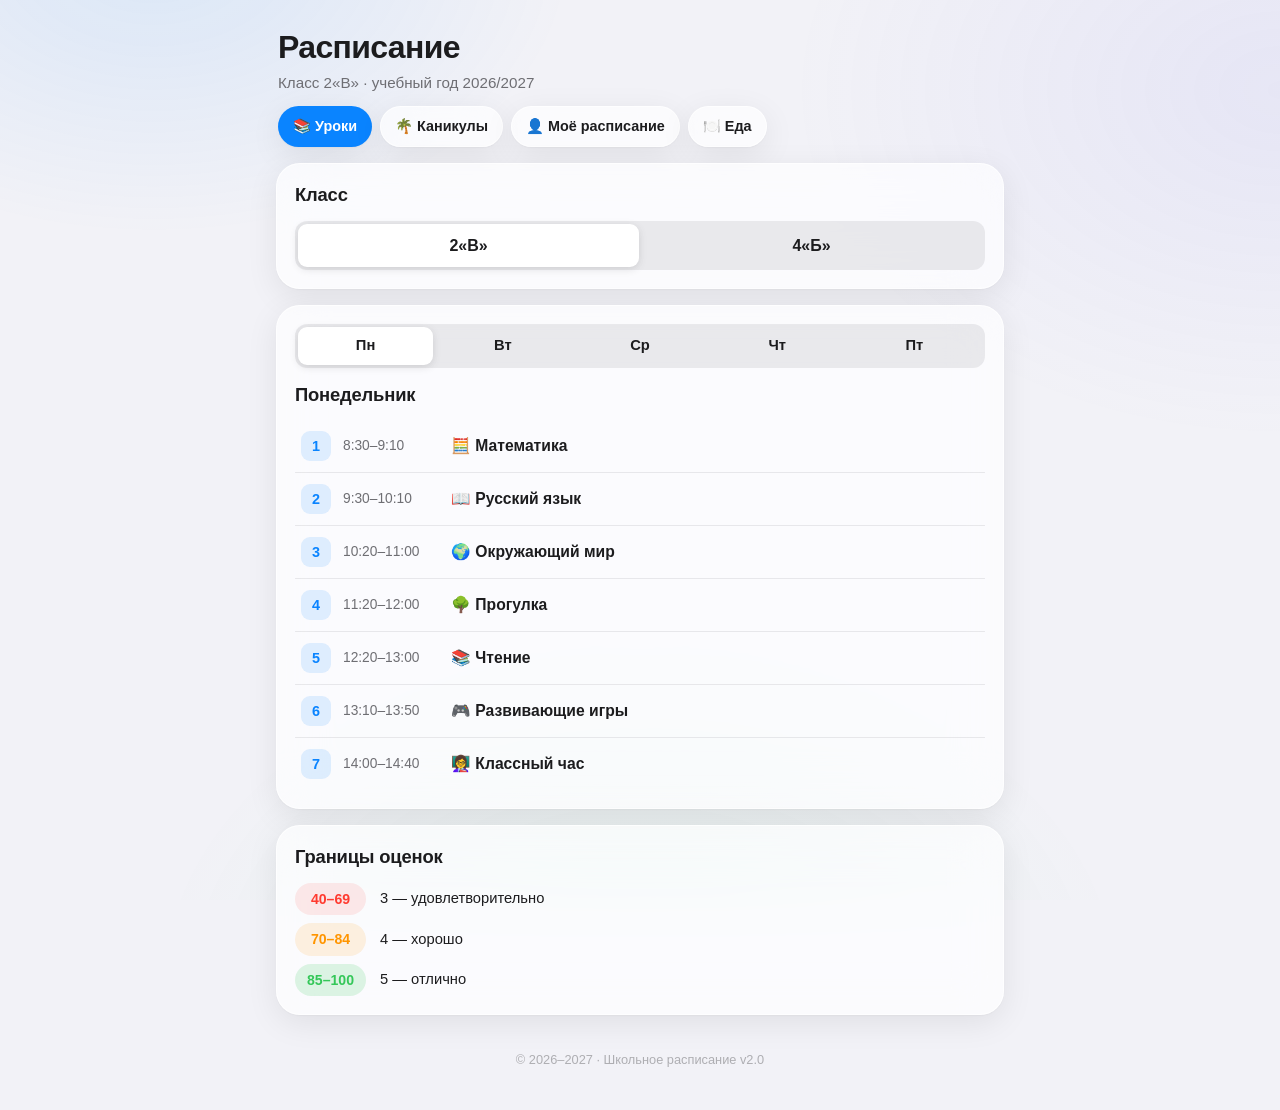
==== index.html @ 216bfa1f "feat: initial commit Домашка без слёз" ====
<!DOCTYPE html>
<html lang="ru">
<head>
    <meta charset="utf-8">
    <title>📚 Школьное расписание</title>
    <meta name="viewport" content="width=device-width, initial-scale=1.0">
    <meta name="theme-color" content="#F2F2F7" media="(prefers-color-scheme: light)">
    <meta name="theme-color" content="#000000" media="(prefers-color-scheme: dark)">
    <link rel="stylesheet" href="css/style.css">
</head>
<body>
    <div class="page">
        <div class="topbar">
            <div class="title-block">
                <h1>Расписание</h1>
                <p class="subtitle" id="page-subtitle">Загрузка…</p>
            </div>
            <nav class="nav">
                <a href="index.html" class="current">📚 Уроки</a>
                <a href="holidays.html">🌴 Каникулы</a>
                <a href="student.html">👤 Моё расписание</a>
                <a href="https://artignat2000.github.io/meal-schedule/">🍽️ Еда</a>
            </nav>
        </div>

        <div class="card">
            <h2>Класс</h2>
            <div class="segmented large" id="class-switch"></div>
        </div>

        <div class="card">
            <div class="segmented" id="day-switch"></div>
            <h2 id="day-title" style="margin-top:14px;">&nbsp;</h2>
            <div id="schedule-content">
                <div class="loading">Загрузка расписания…</div>
            </div>
        </div>

        <div class="card">
            <h2>Границы оценок</h2>
            <div class="rating-grid">
                <span class="rating-pill r">40–69</span><span class="rating-desc">3 — удовлетворительно</span>
                <span class="rating-pill y">70–84</span><span class="rating-desc">4 — хорошо</span>
                <span class="rating-pill g">85–100</span><span class="rating-desc">5 — отлично</span>
            </div>
        </div>

        <footer>© 2026–2027 · Школьное расписание v2.0</footer>
    </div>

    <script src="js/data.js"></script>
    <script src="js/schedule.js"></script>
</body>
</html>
---- css/style.css ----
/* ============================================================
   Школьное расписание · v2.0
   Дизайн-система в стиле iOS 26 (Liquid Glass)
   ============================================================ */

:root {
  --bg: #F2F2F7;
  --bg-grad-a: rgba(10, 132, 255, 0.10);
  --bg-grad-b: rgba(94, 92, 230, 0.08);
  --bg-grad-c: rgba(52, 199, 89, 0.07);

  --glass: rgba(255, 255, 255, 0.68);
  --glass-strong: rgba(255, 255, 255, 0.85);
  --glass-border: rgba(255, 255, 255, 0.75);
  --shadow: 0 8px 32px rgba(0, 0, 0, 0.08), 0 1px 2px rgba(0, 0, 0, 0.04);

  --text: #1C1C1E;
  --text-2: #6E6E73;
  --text-3: #AEAEB2;
  --separator: rgba(60, 60, 67, 0.10);

  --accent: #0A84FF;
  --accent-soft: rgba(10, 132, 255, 0.12);
  --red: #FF3B30;
  --red-soft: rgba(255, 59, 48, 0.10);
  --green: #34C759;
  --green-soft: rgba(52, 199, 89, 0.16);
  --orange: #FF9500;
  --orange-soft: rgba(255, 149, 0, 0.12);
  --purple: #AF52DE;
  --purple-soft: rgba(175, 82, 222, 0.12);

  --seg-bg: rgba(120, 120, 128, 0.14);
  --seg-thumb: #FFFFFF;

  --radius-l: 24px;
  --radius-m: 16px;
  --radius-s: 10px;
}

@media (prefers-color-scheme: dark) {
  :root {
    --bg: #000000;
    --bg-grad-a: rgba(10, 132, 255, 0.14);
    --bg-grad-b: rgba(94, 92, 230, 0.12);
    --bg-grad-c: rgba(48, 209, 88, 0.08);

    --glass: rgba(28, 28, 30, 0.66);
    --glass-strong: rgba(44, 44, 46, 0.85);
    --glass-border: rgba(255, 255, 255, 0.10);
    --shadow: 0 8px 32px rgba(0, 0, 0, 0.45);

    --text: #F2F2F7;
    --text-2: #98989F;
    --text-3: #636366;
    --separator: rgba(84, 84, 88, 0.48);

    --accent-soft: rgba(10, 132, 255, 0.22);
    --red: #FF453A;
    --red-soft: rgba(255, 69, 58, 0.18);
    --green: #30D158;
    --green-soft: rgba(48, 209, 88, 0.20);
    --orange-soft: rgba(255, 159, 10, 0.18);
    --purple-soft: rgba(191, 90, 242, 0.20);

    --seg-bg: rgba(118, 118, 128, 0.24);
    --seg-thumb: #636366;
  }
}

* { box-sizing: border-box; }

html { -webkit-text-size-adjust: 100%; }

body {
  margin: 0;
  font-family: -apple-system, BlinkMacSystemFont, "SF Pro Text", "SF Pro Display",
               Inter, "Segoe UI", Roboto, "Helvetica Neue", Arial, sans-serif;
  background: var(--bg);
  color: var(--text);
  line-height: 1.45;
  min-height: 100vh;
  -webkit-font-smoothing: antialiased;
}

/* Мягкий цветовой фон под «стеклом» */
body::before {
  content: "";
  position: fixed;
  inset: 0;
  z-index: -1;
  background:
    radial-gradient(600px 400px at 12% -5%, var(--bg-grad-a), transparent 70%),
    radial-gradient(700px 500px at 100% 10%, var(--bg-grad-b), transparent 70%),
    radial-gradient(700px 500px at 50% 110%, var(--bg-grad-c), transparent 70%);
}

.page {
  max-width: 760px;
  margin: 0 auto;
  padding: 16px 16px 40px;
}

/* ---------- Шапка ---------- */

.topbar {
  display: flex;
  align-items: center;
  justify-content: space-between;
  gap: 12px;
  flex-wrap: wrap;
  padding: 8px 2px 16px;
}

.title-block h1 {
  margin: 0;
  font-size: 2rem;
  font-weight: 800;
  letter-spacing: -0.02em;
}

.title-block .subtitle {
  margin: 2px 0 0;
  color: var(--text-2);
  font-size: 0.95rem;
  font-weight: 500;
}

.nav {
  display: flex;
  gap: 8px;
  flex-wrap: wrap;
}

.nav a {
  display: inline-flex;
  align-items: center;
  gap: 6px;
  padding: 9px 14px;
  border-radius: 999px;
  background: var(--glass);
  border: 1px solid var(--glass-border);
  backdrop-filter: blur(20px) saturate(1.6);
  -webkit-backdrop-filter: blur(20px) saturate(1.6);
  box-shadow: var(--shadow);
  color: var(--text);
  text-decoration: none;
  font-size: 0.9rem;
  font-weight: 600;
  transition: transform 0.15s ease, box-shadow 0.15s ease;
}

.nav a:hover { transform: translateY(-1px); }
.nav a:active { transform: scale(0.97); }
.nav a.current { background: var(--accent); border-color: transparent; color: #fff; }

/* ---------- Стеклянные карточки ---------- */

.card {
  background: var(--glass);
  border: 1px solid var(--glass-border);
  border-radius: var(--radius-l);
  backdrop-filter: blur(24px) saturate(1.6);
  -webkit-backdrop-filter: blur(24px) saturate(1.6);
  box-shadow: var(--shadow);
  padding: 18px;
  margin-bottom: 16px;
}

.card h2 {
  margin: 0 0 12px;
  font-size: 1.15rem;
  font-weight: 700;
  letter-spacing: -0.01em;
}

.card .hint {
  color: var(--text-2);
  font-size: 0.85rem;
  margin: 8px 0 0;
}

/* ---------- Сегмент-контрол ---------- */

.segmented {
  display: flex;
  background: var(--seg-bg);
  border-radius: 12px;
  padding: 3px;
  gap: 2px;
}

.segmented button {
  flex: 1;
  appearance: none;
  border: none;
  background: transparent;
  color: var(--text);
  font: inherit;
  font-size: 0.92rem;
  font-weight: 600;
  padding: 8px 10px;
  border-radius: 9px;
  cursor: pointer;
  white-space: nowrap;
  transition: background 0.2s ease, box-shadow 0.2s ease, color 0.2s ease;
}

.segmented button.active {
  background: var(--seg-thumb);
  box-shadow: 0 2px 8px rgba(0, 0, 0, 0.12);
}

.segmented button.off-day { color: var(--red); }

.segmented.large button { padding: 10px 12px; font-size: 1rem; }

/* ---------- Список уроков ---------- */

.lesson-list { list-style: none; margin: 0; padding: 0; }

.lesson-list li {
  display: flex;
  align-items: center;
  gap: 12px;
  padding: 11px 6px;
  border-bottom: 1px solid var(--separator);
}

.lesson-list li:last-child { border-bottom: none; }

.lesson-num {
  flex: 0 0 30px;
  height: 30px;
  border-radius: 9px;
  background: var(--accent-soft);
  color: var(--accent);
  font-weight: 700;
  font-size: 0.9rem;
  display: flex;
  align-items: center;
  justify-content: center;
}

.lesson-time {
  flex: 0 0 96px;
  color: var(--text-2);
  font-size: 0.86rem;
  font-variant-numeric: tabular-nums;
  font-weight: 500;
}

.lesson-title {
  flex: 1;
  font-weight: 600;
  font-size: 0.98rem;
  display: flex;
  align-items: center;
  gap: 8px;
  min-width: 0;
}

.lesson-title .place {
  display: block;
  font-weight: 500;
  font-size: 0.8rem;
  color: var(--text-2);
}

/* Значок типа занятия (персональные страницы) */
.act-badge {
  flex: 0 0 30px;
  height: 30px;
  border-radius: 9px;
  display: flex;
  align-items: center;
  justify-content: center;
  font-size: 0.95rem;
}
.act-badge.sport { background: var(--green-soft); }
.act-badge.lesson { background: var(--accent-soft); }
.act-badge.club { background: var(--purple-soft); }
.act-badge.other { background: var(--orange-soft); }

.empty-note {
  color: var(--text-2);
  font-size: 0.92rem;
  text-align: center;
  padding: 18px 8px;
}

/* ---------- Секции внутри дня (персональная страница) ---------- */

.day-section-title {
  display: flex;
  align-items: center;
  gap: 8px;
  margin: 16px 0 4px;
  font-size: 0.8rem;
  font-weight: 700;
  letter-spacing: 0.06em;
  text-transform: uppercase;
  color: var(--text-2);
}

.day-section-title:first-child { margin-top: 4px; }

/* ---------- Календарь каникул ---------- */

.legend {
  display: flex;
  flex-wrap: wrap;
  gap: 10px 18px;
  font-size: 0.86rem;
  color: var(--text-2);
}

.legend span { display: inline-flex; align-items: center; gap: 7px; font-weight: 500; }

.legend i {
  width: 16px;
  height: 16px;
  border-radius: 5px;
  display: inline-block;
  border: 1px solid var(--separator);
}
.legend i.li-school { background: var(--glass-strong); }
.legend i.li-off { background: var(--glass-strong); position: relative; }
.legend i.li-off::after {
  content: "1";
  position: absolute; inset: 0;
  display: flex; align-items: center; justify-content: center;
  color: var(--red); font-size: 10px; font-weight: 700;
}
.legend i.li-vac { background: var(--green-soft); border-color: transparent; }
.legend i.li-today { border: 2px solid var(--accent); background: transparent; }

.vac-summary { display: grid; grid-template-columns: 1fr 1fr; gap: 10px; }

.vac-item {
  display: flex;
  align-items: center;
  gap: 10px;
  width: 100%;
  padding: 10px 12px;
  border: 0;
  border-radius: var(--radius-m);
  background: var(--green-soft);
  color: var(--text);
  font: inherit;
  text-align: left;
  cursor: pointer;
  transition: transform 0.15s ease, box-shadow 0.15s ease;
}

.vac-item:hover { transform: translateY(-1px); box-shadow: 0 4px 12px rgba(52, 199, 89, 0.16); }
.vac-item:focus-visible { outline: 3px solid var(--accent); outline-offset: 2px; }
.vac-item .v-emoji { font-size: 1.3rem; }
.vac-item .v-name { font-weight: 650; font-size: 0.92rem; }
.vac-item .v-dates { color: var(--text-2); font-size: 0.82rem; font-weight: 500; }
.vac-item.optional { background: var(--orange-soft); }

.months-grid {
  display: grid;
  grid-template-columns: repeat(auto-fill, minmax(300px, 1fr));
  gap: 16px;
}

.cal-month {
  background: var(--glass);
  border: 1px solid var(--glass-border);
  border-radius: var(--radius-l);
  backdrop-filter: blur(24px) saturate(1.6);
  -webkit-backdrop-filter: blur(24px) saturate(1.6);
  box-shadow: var(--shadow);
  padding: 14px 14px 16px;
}

.cal-month h3 {
  margin: 2px 4px 10px;
  font-size: 1.02rem;
  font-weight: 700;
  letter-spacing: -0.01em;
}

.cal-grid {
  display: grid;
  grid-template-columns: repeat(7, 1fr);
  gap: 3px;
}

.cal-dow {
  text-align: center;
  font-size: 0.7rem;
  font-weight: 700;
  letter-spacing: 0.04em;
  color: var(--text-3);
  padding: 4px 0 6px;
  text-transform: uppercase;
}

.cal-dow.we { color: var(--red); opacity: 0.75; }

.cal-day {
  position: relative;
  aspect-ratio: 1 / 1;
  display: flex;
  align-items: center;
  justify-content: center;
  border-radius: 9px;
  font-size: 0.88rem;
  font-weight: 500;
  font-variant-numeric: tabular-nums;
  background: var(--glass-strong);          /* учебный день — белый фон */
  color: var(--text);                        /* учебный день — чёрный текст */
}

.cal-day.blank { background: transparent; }

.cal-day.off { color: var(--red); font-weight: 600; }   /* выходной / праздник */

.cal-day.vac { background: var(--green-soft); }          /* каникулы — зелёный фон */

.cal-day.today::after {
  content: "";
  position: absolute;
  inset: 1px;
  border: 2px solid var(--accent);
  border-radius: 8px;
}

.cal-day.special::before {
  content: "";
  position: absolute;
  bottom: 3px;
  left: 50%;
  transform: translateX(-50%);
  width: 5px;
  height: 5px;
  border-radius: 50%;
  background: var(--accent);
}

.cal-month.period-focus {
  box-shadow: 0 0 0 3px var(--green), var(--shadow);
}

.cal-day.period-focus {
  box-shadow: inset 0 0 0 2px var(--green);
  animation: periodPulse 1.6s ease-in-out 2;
}

@keyframes periodPulse {
  0%, 100% { filter: brightness(1); }
  50% { filter: brightness(1.08); }
}

/* ---------- Список учеников ---------- */

.student-list { list-style: none; margin: 0; padding: 0; }

.student-list a {
  display: flex;
  align-items: center;
  gap: 12px;
  padding: 12px 6px;
  border-bottom: 1px solid var(--separator);
  color: var(--text);
  text-decoration: none;
  font-weight: 600;
  transition: opacity 0.15s ease;
}

.student-list li:last-child a { border-bottom: none; }
.student-list a:active { opacity: 0.6; }

.student-avatar {
  width: 38px;
  height: 38px;
  border-radius: 50%;
  background: var(--accent-soft);
  display: flex;
  align-items: center;
  justify-content: center;
  font-size: 1.15rem;
}

.student-class {
  margin-left: auto;
  color: var(--text-2);
  font-size: 0.85rem;
  font-weight: 600;
  background: var(--seg-bg);
  border-radius: 999px;
  padding: 4px 10px;
}

.chevron { color: var(--text-3); font-size: 1.1rem; margin-left: 4px; }

/* ---------- Таблица оценок ---------- */

.rating-grid { display: grid; grid-template-columns: auto 1fr; gap: 8px 14px; align-items: center; }

.rating-pill {
  padding: 6px 12px;
  border-radius: 999px;
  font-weight: 700;
  font-size: 0.88rem;
  text-align: center;
  font-variant-numeric: tabular-nums;
}
.rating-pill.r { background: var(--red-soft); color: var(--red); }
.rating-pill.y { background: var(--orange-soft); color: var(--orange); }
.rating-pill.g { background: var(--green-soft); color: var(--green); }
.rating-desc { font-size: 0.92rem; font-weight: 500; }

/* ---------- Служебное ---------- */

.error-card {
  border-radius: var(--radius-l);
  background: var(--red-soft);
  color: var(--red);
  padding: 16px 18px;
  font-weight: 600;
  margin-bottom: 16px;
}

.loading { color: var(--text-2); text-align: center; padding: 30px 0; }

footer {
  text-align: center;
  color: var(--text-3);
  font-size: 0.8rem;
  padding-top: 20px;
}

footer a { color: var(--text-2); }

/* ---------- Мобильная адаптация ---------- */

@media (max-width: 600px) {
  .page { padding: 12px 10px 32px; }
  .title-block h1 { font-size: 1.55rem; }
  .card { padding: 14px; border-radius: 20px; }
  .segmented button { padding: 8px 4px; font-size: 0.85rem; }
  .lesson-time { flex-basis: 84px; font-size: 0.8rem; }
  .lesson-title { font-size: 0.92rem; }
  .vac-summary { grid-template-columns: 1fr; }
  .months-grid { grid-template-columns: 1fr; }
  .nav a { padding: 8px 12px; font-size: 0.84rem; }
}
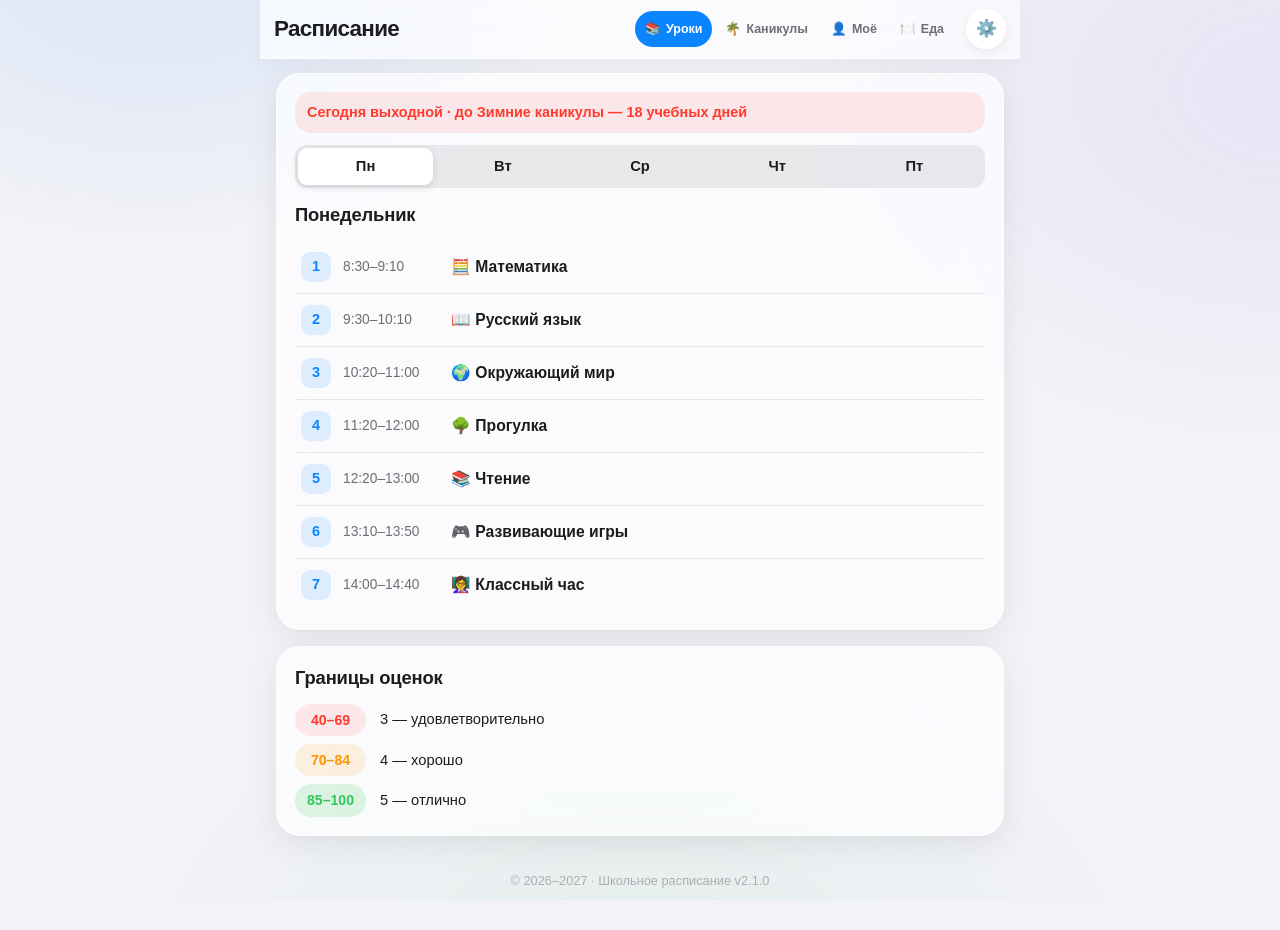
==== commit e7fee5a0: "release: v2.1.0" ====
--- a/index.html
+++ b/index.html
@@ -10,42 +10,45 @@
 </head>
 <body>
     <div class="page">
-        <div class="topbar">
-            <div class="title-block">
-                <h1>Расписание</h1>
-                <p class="subtitle" id="page-subtitle">Загрузка…</p>
+        <header class="topbar">
+            <div class="topbar-main">
+                <div class="title-block">
+                    <h1>Расписание</h1>
+                    <p class="subtitle" id="page-subtitle">Загрузка…</p>
+                </div>
+                <nav class="nav" aria-label="Основная навигация">
+                    <a href="index.html" class="current" aria-current="page"><span aria-hidden="true">📚</span><span>Уроки</span></a>
+                    <a href="holidays.html"><span aria-hidden="true">🌴</span><span>Каникулы</span></a>
+                    <a href="student.html"><span aria-hidden="true">👤</span><span>Моё</span></a>
+                    <a href="meal.html"><span aria-hidden="true">🍽️</span><span>Еда</span></a>
+                </nav>
+                <a class="settings-button" href="settings.html" aria-label="Открыть настройки" title="Настройки">
+                    <span aria-hidden="true">⚙️</span>
+                </a>
             </div>
-            <nav class="nav">
-                <a href="index.html" class="current">📚 Уроки</a>
-                <a href="holidays.html">🌴 Каникулы</a>
-                <a href="student.html">👤 Моё расписание</a>
-                <a href="https://artignat2000.github.io/meal-schedule/">🍽️ Еда</a>
-            </nav>
-        </div>
+        </header>
 
-        <div class="card">
-            <h2>Класс</h2>
-            <div class="segmented large" id="class-switch"></div>
-        </div>
+        <main>
+            <div class="card">
+                <div class="today-status" id="today-status" aria-live="polite" hidden></div>
+                <div class="segmented" id="day-switch"></div>
+                <h2 id="day-title" style="margin-top:14px;">&nbsp;</h2>
+                <div id="schedule-content">
+                    <div class="loading">Загрузка расписания…</div>
+                </div>
+            </div>
 
-        <div class="card">
-            <div class="segmented" id="day-switch"></div>
-            <h2 id="day-title" style="margin-top:14px;">&nbsp;</h2>
-            <div id="schedule-content">
-                <div class="loading">Загрузка расписания…</div>
+            <div class="card">
+                <h2>Границы оценок</h2>
+                <div class="rating-grid">
+                    <span class="rating-pill r">40–69</span><span class="rating-desc">3 — удовлетворительно</span>
+                    <span class="rating-pill y">70–84</span><span class="rating-desc">4 — хорошо</span>
+                    <span class="rating-pill g">85–100</span><span class="rating-desc">5 — отлично</span>
+                </div>
             </div>
-        </div>
+        </main>
 
-        <div class="card">
-            <h2>Границы оценок</h2>
-            <div class="rating-grid">
-                <span class="rating-pill r">40–69</span><span class="rating-desc">3 — удовлетворительно</span>
-                <span class="rating-pill y">70–84</span><span class="rating-desc">4 — хорошо</span>
-                <span class="rating-pill g">85–100</span><span class="rating-desc">5 — отлично</span>
-            </div>
-        </div>
-
-        <footer>© 2026–2027 · Школьное расписание v2.0</footer>
+        <footer>© 2026–2027 · Школьное расписание v2.1.0</footer>
     </div>
 
     <script src="js/data.js"></script>
--- a/css/style.css
+++ b/css/style.css
@@ -1,5 +1,5 @@
 /* ============================================================
-   Школьное расписание · v2.0
+   Школьное расписание · v2.1.0
    Дизайн-система в стиле iOS 26 (Liquid Glass)
    ============================================================ */
 
@@ -104,55 +104,108 @@
 /* ---------- Шапка ---------- */
 
 .topbar {
-  display: flex;
-  align-items: center;
-  justify-content: space-between;
+  position: sticky;
+  top: 0;
+  z-index: 20;
+  margin: -16px -16px 14px;
+  padding: 9px 14px;
+  background: var(--glass);
+  border-bottom: 1px solid var(--glass-border);
+  backdrop-filter: blur(24px) saturate(1.7);
+  -webkit-backdrop-filter: blur(24px) saturate(1.7);
+  box-shadow: 0 6px 20px rgba(0, 0, 0, 0.04);
+}
+
+.topbar-main {
+  display: flex;
+  align-items: center;
   gap: 12px;
-  flex-wrap: wrap;
-  padding: 8px 2px 16px;
+  min-width: 0;
+}
+
+.title-block {
+  flex: 0 0 auto;
+  min-width: 0;
 }
 
 .title-block h1 {
   margin: 0;
-  font-size: 2rem;
+  font-size: 1.4rem;
   font-weight: 800;
-  letter-spacing: -0.02em;
-}
-
-.title-block .subtitle {
-  margin: 2px 0 0;
-  color: var(--text-2);
-  font-size: 0.95rem;
-  font-weight: 500;
-}
+  letter-spacing: -0.03em;
+  line-height: 1.1;
+  white-space: nowrap;
+}
+
+/* Контекстный пояснитель убран из визуальной шапки на всех страницах. */
+.title-block .subtitle { display: none; }
+
+.section-kicker {
+  color: var(--text-3);
+  font-size: 0.68rem;
+  font-weight: 800;
+  letter-spacing: 0.11em;
+  line-height: 1.2;
+  text-transform: uppercase;
+}
+
+.settings-button {
+  display: inline-flex;
+  flex: 0 0 40px;
+  align-items: center;
+  justify-content: center;
+  width: 40px;
+  height: 40px;
+  border: 1px solid var(--glass-border);
+  border-radius: 50%;
+  background: var(--glass-strong);
+  box-shadow: 0 3px 12px rgba(0, 0, 0, 0.08);
+  color: var(--text);
+  font-size: 1.05rem;
+  text-decoration: none;
+  transition: transform 0.15s ease, background 0.15s ease;
+}
+
+.settings-button:hover { transform: scale(1.04); }
+.settings-button:active { transform: scale(0.95); }
+.settings-button.current { background: var(--accent); border-color: transparent; }
 
 .nav {
   display: flex;
-  gap: 8px;
-  flex-wrap: wrap;
-}
+  flex: 1 1 auto;
+  justify-content: flex-end;
+  gap: 3px;
+  min-width: 0;
+  overflow-x: auto;
+  padding: 2px 0;
+  scrollbar-width: none;
+  white-space: nowrap;
+  -webkit-overflow-scrolling: touch;
+}
+
+.nav::-webkit-scrollbar { display: none; }
 
 .nav a {
   display: inline-flex;
-  align-items: center;
-  gap: 6px;
-  padding: 9px 14px;
+  flex: 0 0 auto;
+  align-items: center;
+  justify-content: center;
+  gap: 5px;
+  min-height: 36px;
+  padding: 7px 9px;
+  border: 1px solid transparent;
   border-radius: 999px;
-  background: var(--glass);
-  border: 1px solid var(--glass-border);
-  backdrop-filter: blur(20px) saturate(1.6);
-  -webkit-backdrop-filter: blur(20px) saturate(1.6);
-  box-shadow: var(--shadow);
-  color: var(--text);
+  background: transparent;
+  color: var(--text-2);
   text-decoration: none;
-  font-size: 0.9rem;
-  font-weight: 600;
-  transition: transform 0.15s ease, box-shadow 0.15s ease;
-}
-
-.nav a:hover { transform: translateY(-1px); }
+  font-size: 0.78rem;
+  font-weight: 650;
+  transition: transform 0.15s ease, background 0.15s ease, color 0.15s ease;
+}
+
+.nav a:hover { background: var(--seg-bg); color: var(--text); }
 .nav a:active { transform: scale(0.97); }
-.nav a.current { background: var(--accent); border-color: transparent; color: #fff; }
+.nav a.current { background: var(--accent); color: #fff; }
 
 /* ---------- Стеклянные карточки ---------- */
 
@@ -215,6 +268,24 @@
 
 .segmented.large button { padding: 10px 12px; font-size: 1rem; }
 
+/* ---------- Статус текущего дня ---------- */
+
+.today-status {
+  margin-bottom: 12px;
+  padding: 10px 12px;
+  border-radius: var(--radius-m);
+  background: var(--accent-soft);
+  color: var(--text);
+  font-size: 0.9rem;
+  font-weight: 650;
+}
+
+.today-status.vacation { background: var(--green-soft); }
+.today-status.holiday,
+.today-status.weekend { background: var(--red-soft); color: var(--red); }
+.today-status.before-year,
+.today-status.after-year { background: var(--orange-soft); }
+
 /* ---------- Список уроков ---------- */
 
 .lesson-list { list-style: none; margin: 0; padding: 0; }
@@ -266,6 +337,30 @@
   font-size: 0.8rem;
   color: var(--text-2);
 }
+
+.lesson-list li.lesson-current,
+.lesson-list li.lesson-next {
+  margin: 4px 0;
+  padding-top: 10px;
+  padding-bottom: 10px;
+  border-radius: var(--radius-s);
+  border-bottom-color: transparent;
+}
+
+.lesson-list li.lesson-current { background: var(--green-soft); }
+.lesson-list li.lesson-next { background: var(--accent-soft); }
+
+.lesson-state {
+  flex: 0 0 auto;
+  padding: 4px 8px;
+  border-radius: 999px;
+  font-size: 0.74rem;
+  font-weight: 750;
+  white-space: nowrap;
+}
+
+.lesson-state.current { color: var(--green); background: var(--glass-strong); }
+.lesson-state.next { color: var(--accent); background: var(--glass-strong); }
 
 /* Значок типа занятия (персональные страницы) */
 .act-badge {
@@ -401,6 +496,49 @@
 
 .cal-dow.we { color: var(--red); opacity: 0.75; }
 
+.system-meta,
+.setting-note {
+  margin: 8px 2px 0;
+  color: var(--text-2);
+  font-size: 0.84rem;
+  font-weight: 500;
+}
+
+.settings-card .section-kicker { margin-bottom: 7px; }
+
+.action-button {
+  display: flex;
+  align-items: center;
+  justify-content: space-between;
+  gap: 10px;
+  margin-top: 16px;
+  padding: 12px 14px;
+  border-radius: var(--radius-m);
+  background: var(--accent);
+  color: #fff;
+  font-size: 0.94rem;
+  font-weight: 700;
+  text-decoration: none;
+  transition: transform 0.15s ease, filter 0.15s ease;
+}
+
+.action-button:hover { filter: brightness(1.04); transform: translateY(-1px); }
+.action-button:active { transform: scale(0.98); }
+
+.countdown {
+  margin: -2px 0 12px;
+  padding: 10px 12px;
+  border-radius: var(--radius-m);
+  background: var(--accent-soft);
+  color: var(--accent);
+  font-size: 0.9rem;
+  font-weight: 700;
+}
+
+.countdown.vacation { background: var(--green-soft); color: var(--green); }
+.countdown.holiday,
+.countdown.weekend { background: var(--red-soft); color: var(--red); }
+
 .cal-day {
   position: relative;
   aspect-ratio: 1 / 1;
@@ -455,6 +593,92 @@
   50% { filter: brightness(1.08); }
 }
 
+/* ---------- Питание ---------- */
+
+.meal-board {
+  padding: 0;
+  overflow: hidden;
+}
+
+.meal-section {
+  padding: 14px 18px 12px;
+}
+
+.meal-section + .meal-section {
+  border-top: 1px solid var(--separator);
+}
+
+.meal-heading {
+  display: flex;
+  align-items: center;
+  gap: 8px;
+  margin-bottom: 6px;
+}
+
+.meal-heading h2 { margin: 0; font-size: 1.04rem; }
+.meal-heading-icon { font-size: 1.15rem; }
+.meal-list { margin: 0; }
+
+.meal-row {
+  display: grid;
+  grid-template-columns: 110px minmax(0, 1fr);
+  align-items: center;
+  gap: 10px;
+  min-width: 0;
+  padding: 8px 0;
+  border-bottom: 1px solid var(--separator);
+}
+
+.meal-row:last-child { border-bottom: none; }
+.meal-row.special {
+  margin: 4px 0;
+  padding: 8px 9px;
+  border-bottom-color: transparent;
+  border-radius: var(--radius-s);
+  background: var(--orange-soft);
+}
+
+.meal-time {
+  min-width: 0;
+  color: var(--text-2);
+  font-size: 0.82rem;
+  font-variant-numeric: tabular-nums;
+  font-weight: 750;
+  white-space: nowrap;
+}
+
+.meal-classes {
+  min-width: 0;
+  overflow-wrap: anywhere;
+  font-size: 0.86rem;
+  font-weight: 550;
+  line-height: 1.28;
+}
+
+.meal-info-block {
+  padding: 12px 18px 14px;
+  border-top: 1px solid var(--separator);
+}
+
+.meal-info-grid {
+  display: grid;
+  grid-template-columns: 1fr 1fr;
+  gap: 4px 18px;
+  margin-top: 7px;
+}
+
+.meal-info-item {
+  display: flex;
+  align-items: center;
+  gap: 8px;
+  min-width: 0;
+  padding: 4px 0;
+}
+
+.meal-info-icon { flex: 0 0 auto; font-size: 1.05rem; }
+.meal-info-label { color: var(--text-2); font-size: 0.73rem; font-weight: 600; }
+.meal-info-value { margin-top: 1px; font-size: 0.82rem; font-weight: 650; line-height: 1.22; }
+
 /* ---------- Список учеников ---------- */
 
 .student-list { list-style: none; margin: 0; padding: 0; }
@@ -516,6 +740,18 @@
 
 /* ---------- Служебное ---------- */
 
+.sr-only {
+  position: absolute;
+  width: 1px;
+  height: 1px;
+  padding: 0;
+  margin: -1px;
+  overflow: hidden;
+  clip: rect(0, 0, 0, 0);
+  white-space: nowrap;
+  border: 0;
+}
+
 .error-card {
   border-radius: var(--radius-l);
   background: var(--red-soft);
@@ -539,13 +775,82 @@
 /* ---------- Мобильная адаптация ---------- */
 
 @media (max-width: 600px) {
-  .page { padding: 12px 10px 32px; }
-  .title-block h1 { font-size: 1.55rem; }
+  .page { padding: 12px 10px 96px; }
+  .topbar { margin: -12px -10px 14px; padding: 9px 10px; }
+  .topbar-main { gap: 9px; }
+  .title-block { flex: 0 1 auto; }
+  .title-block h1 { font-size: 1.3rem; }
+  .settings-button { flex-basis: 38px; width: 38px; height: 38px; }
   .card { padding: 14px; border-radius: 20px; }
   .segmented button { padding: 8px 4px; font-size: 0.85rem; }
   .lesson-time { flex-basis: 84px; font-size: 0.8rem; }
   .lesson-title { font-size: 0.92rem; }
+  .lesson-state { padding: 3px 6px; font-size: 0.68rem; }
   .vac-summary { grid-template-columns: 1fr; }
   .months-grid { grid-template-columns: 1fr; }
-  .nav a { padding: 8px 12px; font-size: 0.84rem; }
-}
+  .meal-section { padding: 12px 14px 10px; }
+  .meal-info-block { padding: 11px 14px 13px; }
+  .meal-info-grid { grid-template-columns: 1fr; }
+  .meal-row { grid-template-columns: 96px minmax(0, 1fr); gap: 8px; align-items: start; }
+  .meal-time { font-size: 0.78rem; }
+  .meal-classes { font-size: 0.82rem; }
+
+  /* Нижняя вкладка — привычна для телефона и освобождает шапку. */
+  .nav {
+    position: fixed;
+    left: 10px;
+    right: 10px;
+    bottom: max(10px, env(safe-area-inset-bottom));
+    z-index: 50;
+    display: flex;
+    flex: none;
+    justify-content: space-around;
+    gap: 2px;
+    padding: 5px;
+    border: 1px solid var(--glass-border);
+    border-radius: 20px;
+    /* Оставляем поверхность достаточно плотной: заголовки под tab bar
+       не должны просвечивать через фон. */
+    background: var(--glass-strong);
+    box-shadow: 0 8px 28px rgba(0, 0, 0, 0.16);
+    backdrop-filter: blur(24px) saturate(1.7);
+    -webkit-backdrop-filter: blur(24px) saturate(1.7);
+  }
+
+  .nav a {
+    flex: 1 1 0;
+    flex-direction: column;
+    gap: 2px;
+    min-height: 48px;
+    padding: 5px 3px;
+    border: 0;
+    border-radius: 15px;
+    font-size: 0.64rem;
+    line-height: 1;
+  }
+
+  .nav a > span:first-child { font-size: 1.05rem; line-height: 1; }
+
+  /* На телефоне в tab bar остаются только иконки.
+     Текст сохраняется для VoiceOver и других скринридеров. */
+  .nav a > span:last-child {
+    position: absolute;
+    width: 1px;
+    height: 1px;
+    padding: 0;
+    margin: -1px;
+    overflow: hidden;
+    clip: rect(0, 0, 0, 0);
+    white-space: nowrap;
+    border: 0;
+  }
+}
+
+@media (prefers-reduced-motion: reduce) {
+  *, *::before, *::after {
+    scroll-behavior: auto !important;
+    animation-duration: 0.001ms !important;
+    animation-iteration-count: 1 !important;
+    transition-duration: 0.001ms !important;
+  }
+}
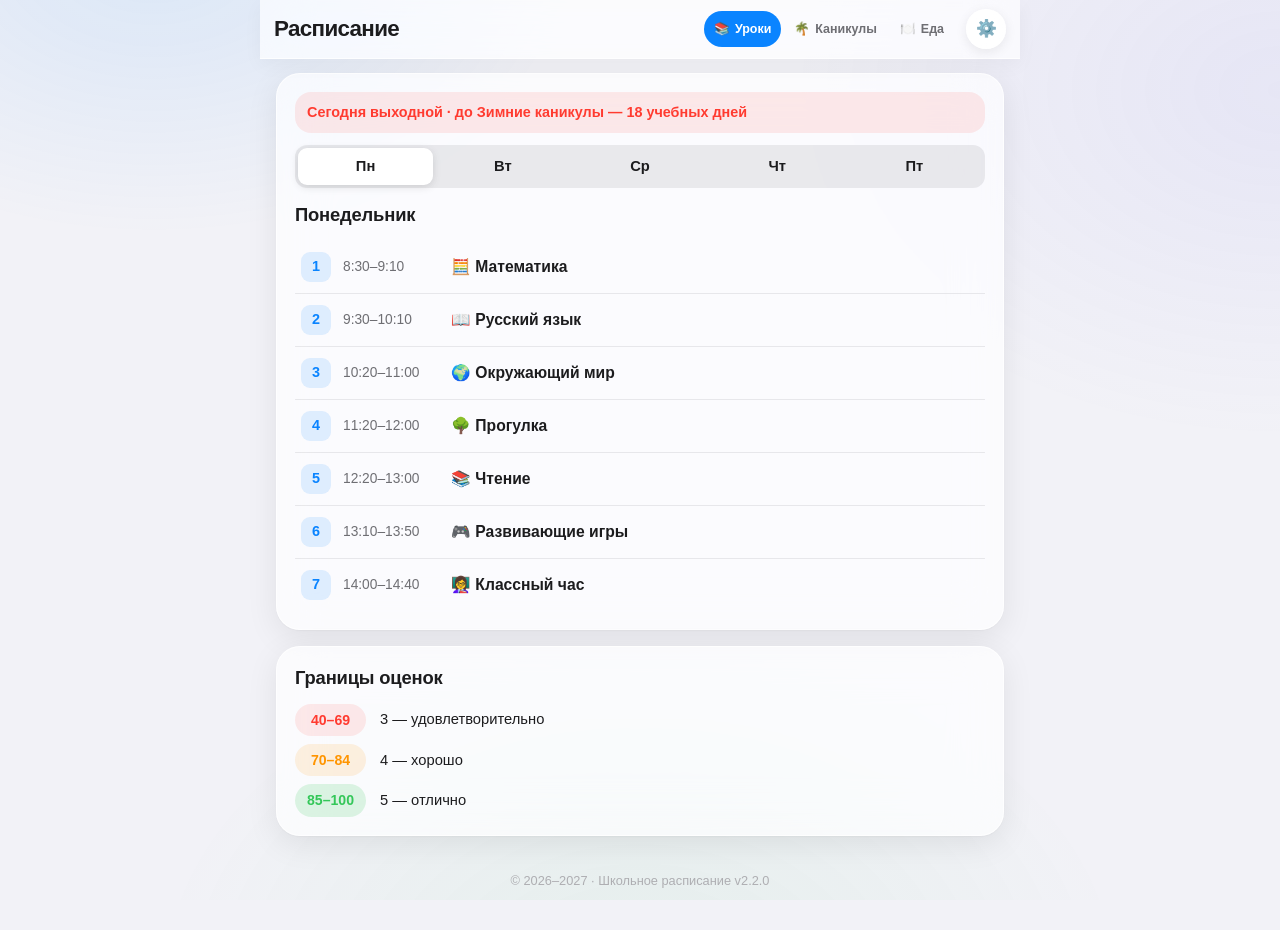
==== commit 315568e5: "feat: update schedule app" ====
--- a/index.html
+++ b/index.html
@@ -6,7 +6,7 @@
     <meta name="viewport" content="width=device-width, initial-scale=1.0">
     <meta name="theme-color" content="#F2F2F7" media="(prefers-color-scheme: light)">
     <meta name="theme-color" content="#000000" media="(prefers-color-scheme: dark)">
-    <link rel="stylesheet" href="css/style.css">
+    <link rel="stylesheet" href="css/style.css?v=220">
 </head>
 <body>
     <div class="page">
@@ -19,7 +19,6 @@
                 <nav class="nav" aria-label="Основная навигация">
                     <a href="index.html" class="current" aria-current="page"><span aria-hidden="true">📚</span><span>Уроки</span></a>
                     <a href="holidays.html"><span aria-hidden="true">🌴</span><span>Каникулы</span></a>
-                    <a href="student.html"><span aria-hidden="true">👤</span><span>Моё</span></a>
                     <a href="meal.html"><span aria-hidden="true">🍽️</span><span>Еда</span></a>
                 </nav>
                 <a class="settings-button" href="settings.html" aria-label="Открыть настройки" title="Настройки">
@@ -48,10 +47,10 @@
             </div>
         </main>
 
-        <footer>© 2026–2027 · Школьное расписание v2.1.0</footer>
+        <footer>© 2026–2027 · Школьное расписание v2.2.0</footer>
     </div>
 
-    <script src="js/data.js"></script>
-    <script src="js/schedule.js"></script>
+    <script src="js/data.js?v=220"></script>
+    <script src="js/schedule.js?v=220"></script>
 </body>
 </html>
--- a/css/style.css
+++ b/css/style.css
@@ -1,5 +1,5 @@
 /* ============================================================
-   Школьное расписание · v2.1.0
+   Школьное расписание · v2.2.0
    Дизайн-система в стиле iOS 26 (Liquid Glass)
    ============================================================ */
 
@@ -600,59 +600,50 @@
   overflow: hidden;
 }
 
-.meal-section {
-  padding: 14px 18px 12px;
-}
-
-.meal-section + .meal-section {
+.meal-body { padding: 16px 18px 12px; }
+
+/* Компактная таблица «приём пищи — время» */
+.meal-table {
+  width: 100%;
+  border-collapse: collapse;
+  font-size: 0.95rem;
+}
+
+.meal-table th {
+  text-align: left;
+  color: var(--text-3);
+  font-size: 0.7rem;
+  font-weight: 700;
+  letter-spacing: 0.06em;
+  text-transform: uppercase;
+  padding: 2px 6px 8px;
+}
+
+.meal-table th:last-child,
+.meal-table td:last-child { text-align: right; }
+
+.meal-table td {
+  padding: 10px 6px;
   border-top: 1px solid var(--separator);
-}
-
-.meal-heading {
-  display: flex;
-  align-items: center;
-  gap: 8px;
-  margin-bottom: 6px;
-}
-
-.meal-heading h2 { margin: 0; font-size: 1.04rem; }
-.meal-heading-icon { font-size: 1.15rem; }
-.meal-list { margin: 0; }
-
-.meal-row {
-  display: grid;
-  grid-template-columns: 110px minmax(0, 1fr);
+  vertical-align: middle;
+}
+
+.meal-table tbody tr:first-child td { border-top: none; }
+
+.meal-name {
+  display: flex;
   align-items: center;
   gap: 10px;
-  min-width: 0;
-  padding: 8px 0;
-  border-bottom: 1px solid var(--separator);
-}
-
-.meal-row:last-child { border-bottom: none; }
-.meal-row.special {
-  margin: 4px 0;
-  padding: 8px 9px;
-  border-bottom-color: transparent;
-  border-radius: var(--radius-s);
-  background: var(--orange-soft);
-}
-
-.meal-time {
-  min-width: 0;
-  color: var(--text-2);
-  font-size: 0.82rem;
+  font-weight: 600;
+}
+
+.meal-emoji { font-size: 1.15rem; line-height: 1; }
+
+.meal-time-cell {
+  color: var(--text);
+  font-weight: 750;
   font-variant-numeric: tabular-nums;
-  font-weight: 750;
   white-space: nowrap;
-}
-
-.meal-classes {
-  min-width: 0;
-  overflow-wrap: anywhere;
-  font-size: 0.86rem;
-  font-weight: 550;
-  line-height: 1.28;
 }
 
 .meal-info-block {
@@ -678,6 +669,64 @@
 .meal-info-icon { flex: 0 0 auto; font-size: 1.05rem; }
 .meal-info-label { color: var(--text-2); font-size: 0.73rem; font-weight: 600; }
 .meal-info-value { margin-top: 1px; font-size: 0.82rem; font-weight: 650; line-height: 1.22; }
+
+/* ---------- Выбор ученика (настройки) ---------- */
+
+.student-picker { display: flex; flex-direction: column; gap: 8px; }
+
+.student-option {
+  display: flex;
+  align-items: center;
+  gap: 12px;
+  width: 100%;
+  padding: 11px 12px;
+  border: 1px solid var(--separator);
+  border-radius: var(--radius-m);
+  background: var(--glass-strong);
+  color: var(--text);
+  font: inherit;
+  font-weight: 600;
+  text-align: left;
+  cursor: pointer;
+  transition: transform 0.15s ease, background 0.15s ease, border-color 0.15s ease;
+}
+
+.student-option:hover { background: var(--seg-bg); }
+.student-option:active { transform: scale(0.99); }
+.student-option:focus-visible { outline: 3px solid var(--accent); outline-offset: 2px; }
+
+.student-option.active {
+  background: var(--accent-soft);
+  border-color: var(--accent);
+}
+
+.student-option.none { color: var(--text-2); font-weight: 550; }
+
+.student-name { flex: 1; min-width: 0; }
+
+.student-check {
+  flex: 0 0 auto;
+  width: 20px;
+  color: var(--accent);
+  font-weight: 800;
+  text-align: center;
+}
+
+.link-button {
+  appearance: none;
+  border: none;
+  background: none;
+  padding: 0;
+  margin-top: 10px;
+  color: var(--red);
+  font: inherit;
+  font-size: 0.85rem;
+  font-weight: 600;
+  cursor: pointer;
+  text-decoration: underline;
+}
+
+.link-button:hover { opacity: 0.75; }
 
 /* ---------- Список учеников ---------- */
 
@@ -788,12 +837,9 @@
   .lesson-state { padding: 3px 6px; font-size: 0.68rem; }
   .vac-summary { grid-template-columns: 1fr; }
   .months-grid { grid-template-columns: 1fr; }
-  .meal-section { padding: 12px 14px 10px; }
+  .meal-body { padding: 12px 14px 10px; }
   .meal-info-block { padding: 11px 14px 13px; }
   .meal-info-grid { grid-template-columns: 1fr; }
-  .meal-row { grid-template-columns: 96px minmax(0, 1fr); gap: 8px; align-items: start; }
-  .meal-time { font-size: 0.78rem; }
-  .meal-classes { font-size: 0.82rem; }
 
   /* Нижняя вкладка — привычна для телефона и освобождает шапку. */
   .nav {
